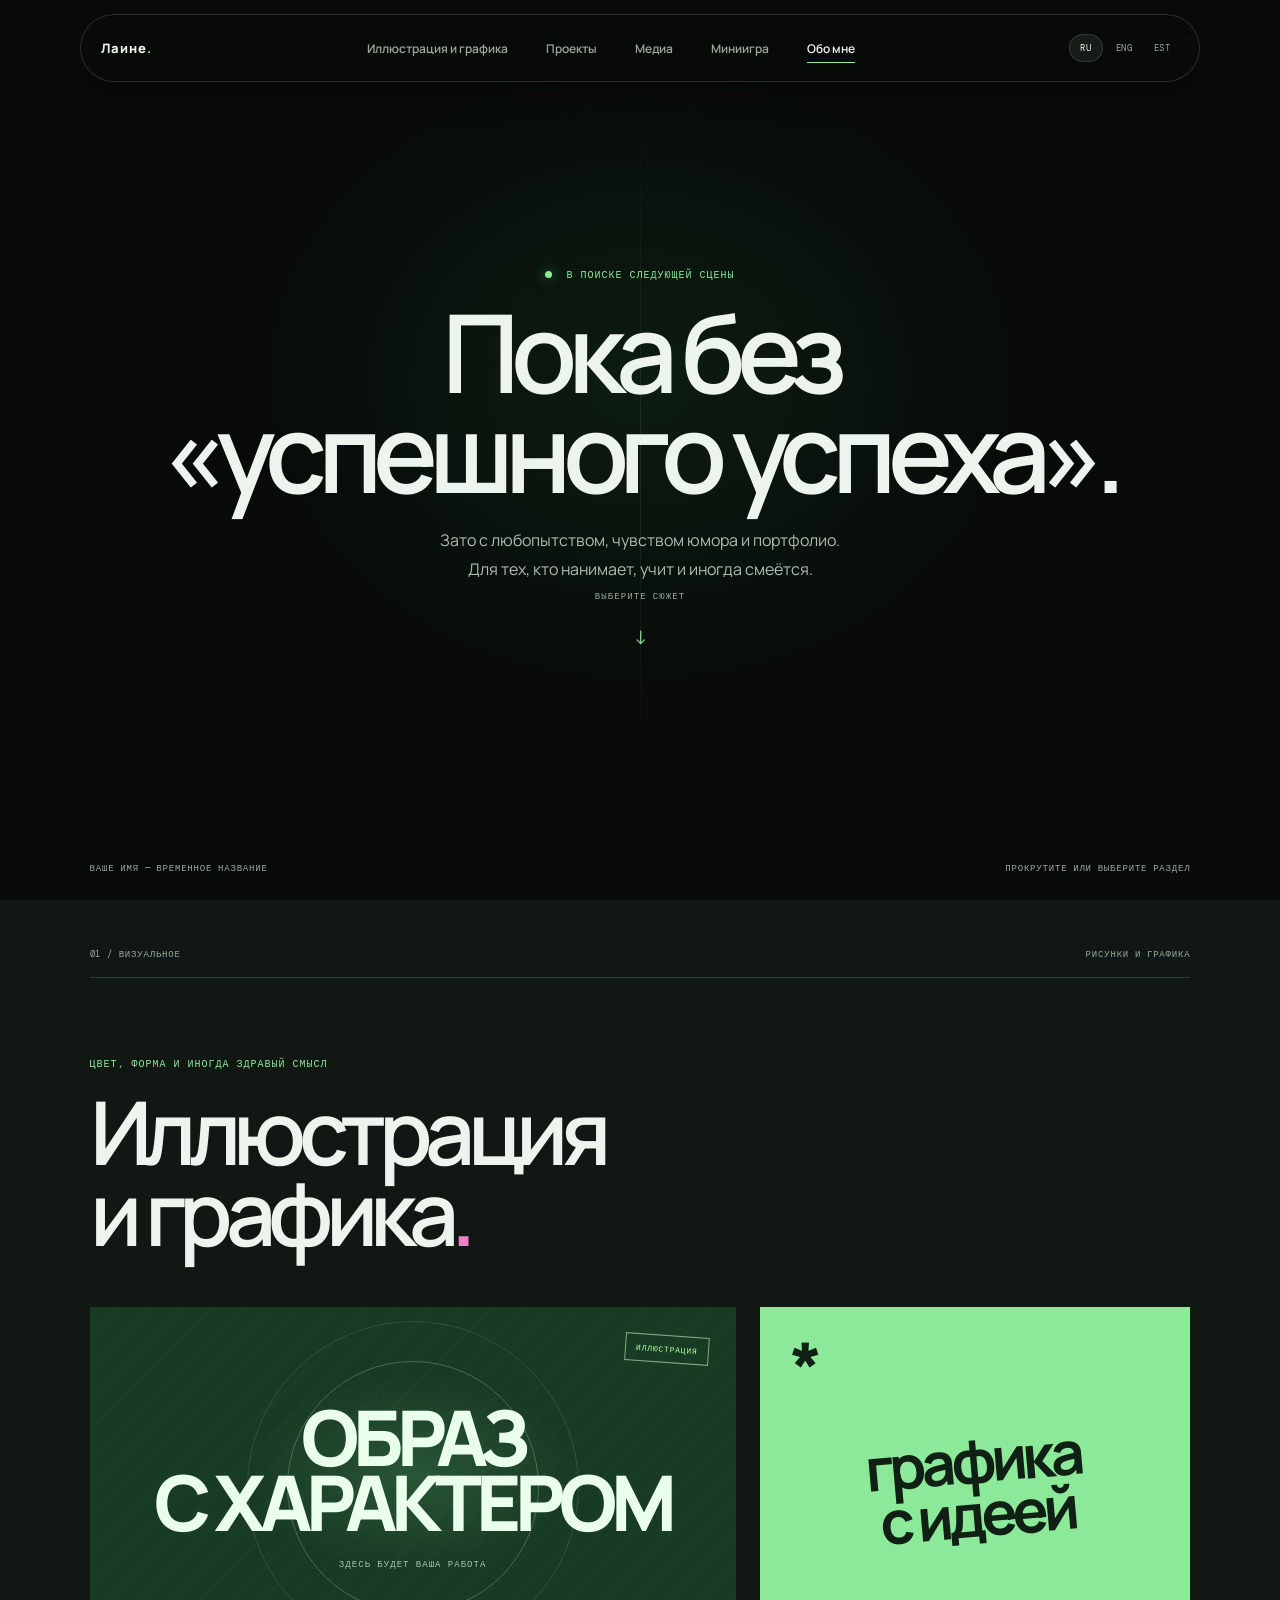
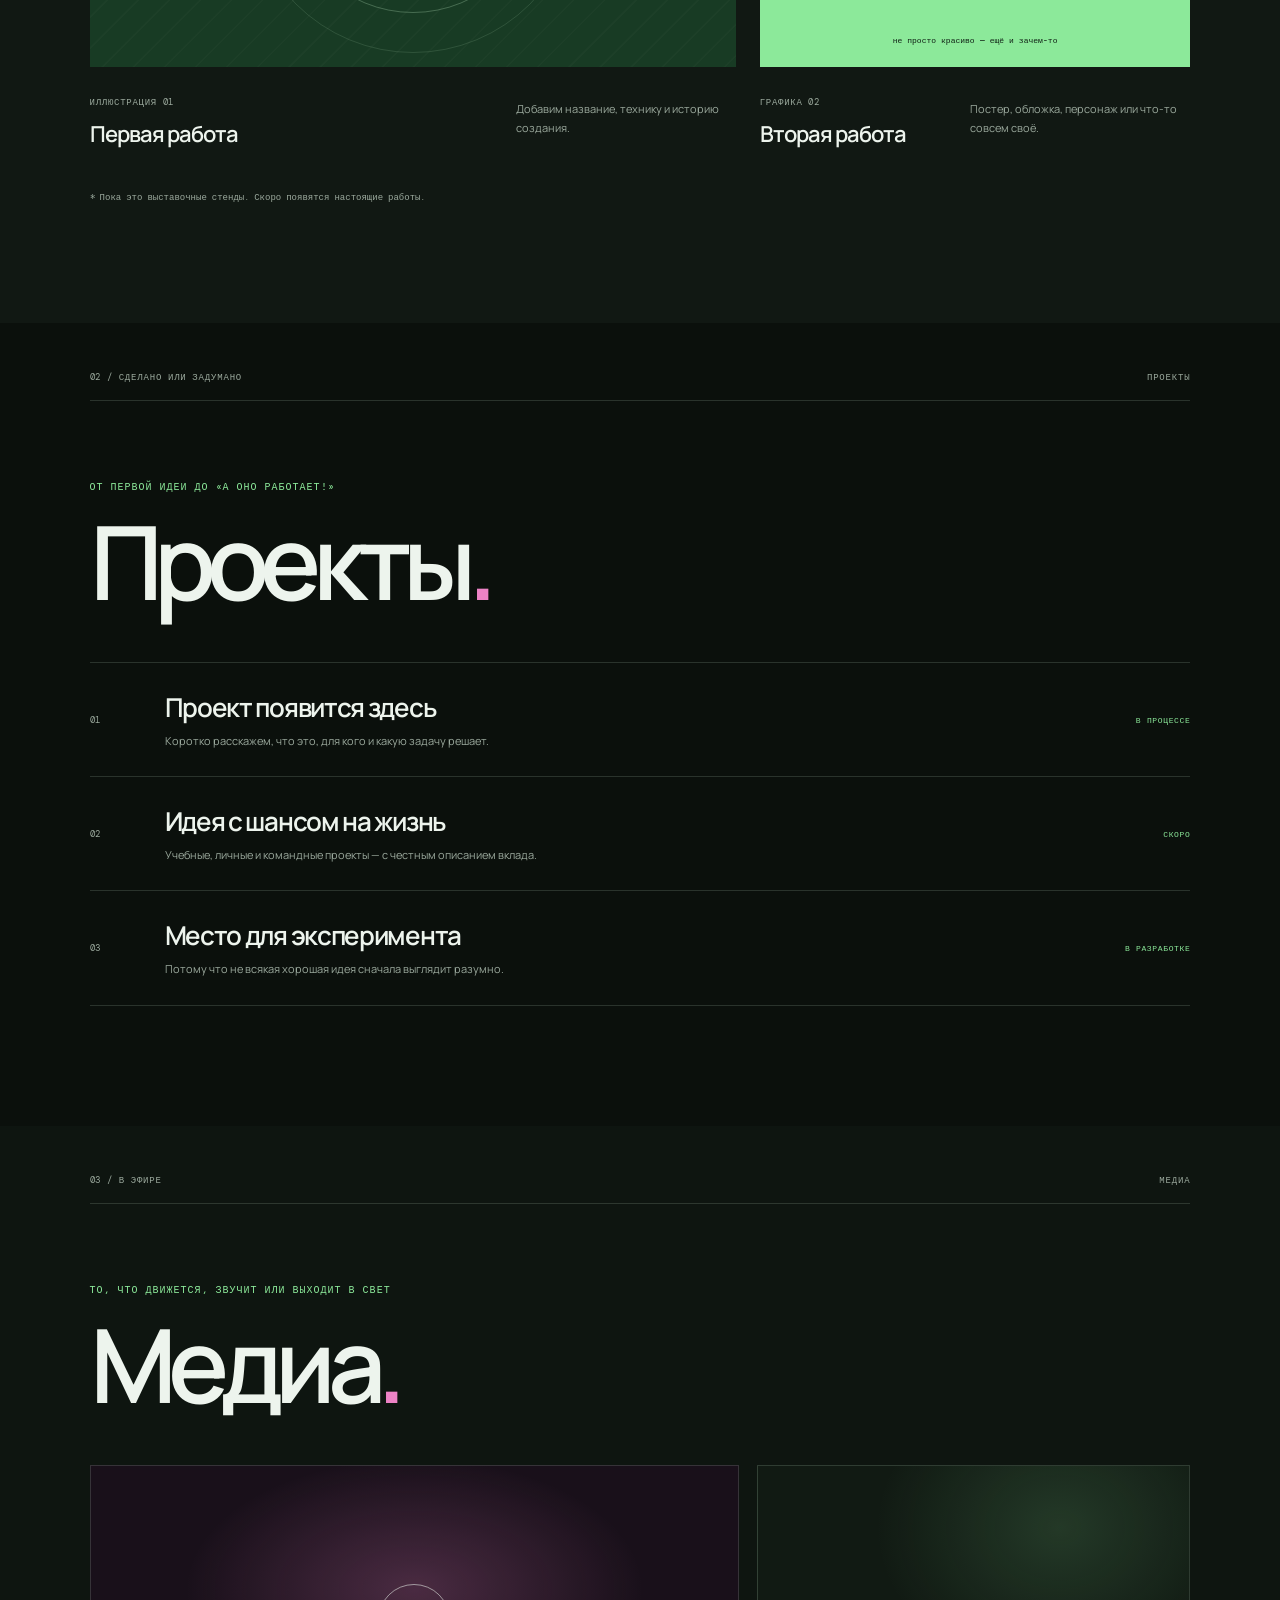
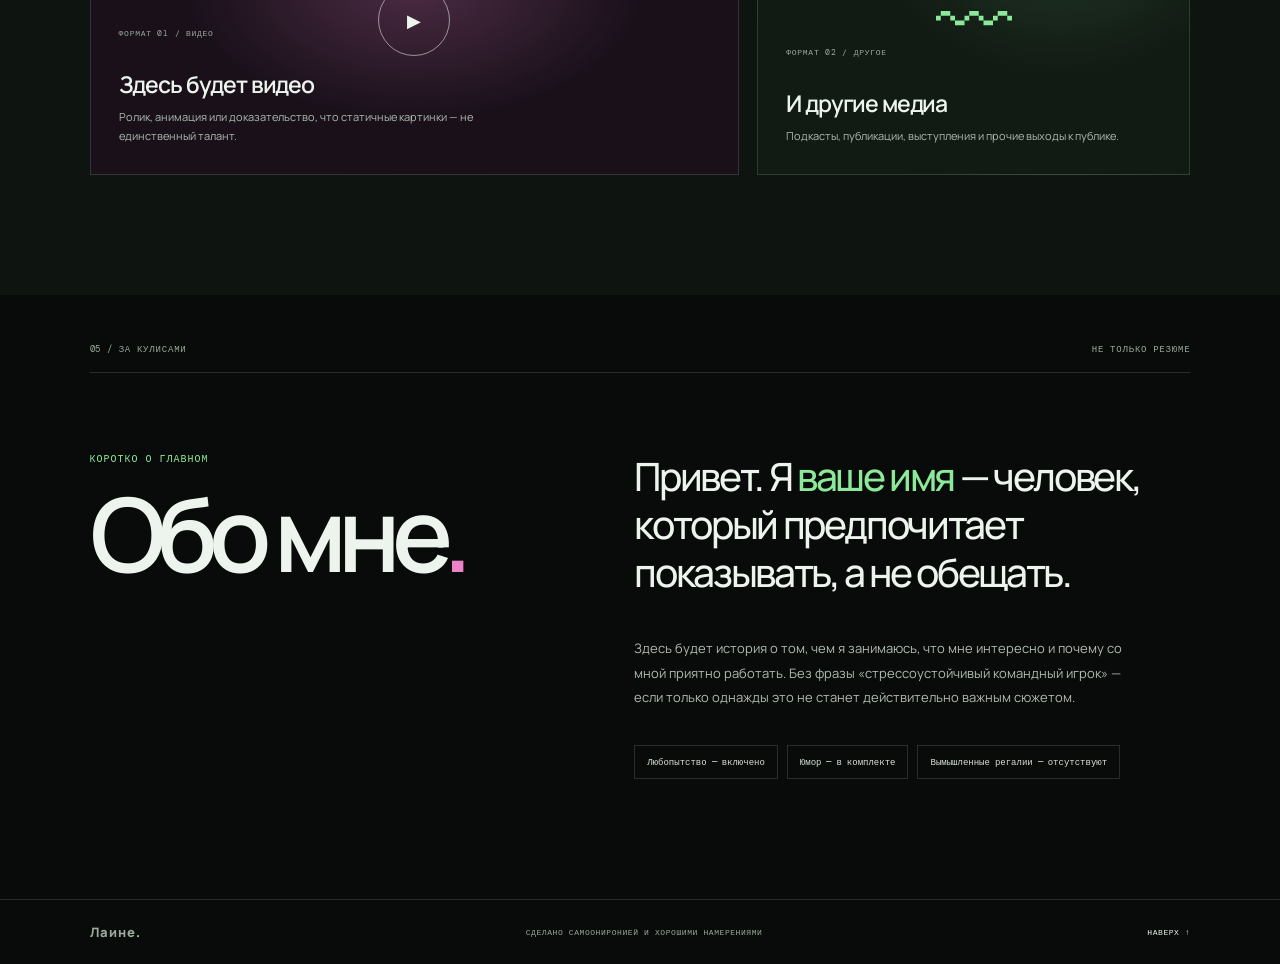
==== index.html @ 6fff36ac "adding vc" ====
<!doctype html>
<html lang="ru">
  <head>
    <meta charset="UTF-8" />
    <meta name="viewport" content="width=device-width, initial-scale=1.0" />
    <meta
      name="description"
      content="Портфолио для работодателей и учебных заведений. Серьёзные намерения, несерьёзная подача."
    data-i18n-content="metaDescription"
    />
    <title data-i18n="pageTitle">Портфолио — премьера скоро</title>
    <link rel="preconnect" href="https://fonts.googleapis.com" />
    <link rel="preconnect" href="https://fonts.gstatic.com" crossorigin />
    <link
      href="https://fonts.googleapis.com/css2?family=DM+Mono:wght@400;500&family=Manrope:wght@400;500;600;700;800&display=swap"
      rel="stylesheet"
    />
    <link rel="stylesheet" href="styles.css" />
    <script src="script.js" defer></script>
  </head>
  <body>
    <div class="curtain" aria-hidden="true">
      <div class="curtain__panel curtain__panel--left"></div>
      <div class="curtain__panel curtain__panel--right"></div>
      <div class="curtain__seam"></div>
    </div>

    <header class="site-header" id="top">
      <a class="wordmark" href="#home" aria-label="На главную">Лаине<span>.</span></a>
      <nav class="main-nav" aria-label="Основная навигация">
        <a class="main-nav__link is-active" href="#illustration" data-i18n="navIllustration">Иллюстрация и графика</a>
        <a class="main-nav__link" href="#projects" data-i18n="navProjects">Проекты</a>
        <a class="main-nav__link" href="#media" data-i18n="navMedia">Медиа</a>
        <a class="main-nav__link" href="game.html" data-i18n="navGame">Миниигра</a>
        <a class="main-nav__link" href="#about" data-i18n="navAbout">Обо мне</a>
      </nav>
      <div class="language-switcher" role="group" aria-label="Выбор языка" data-i18n-aria="languageGroup">
        <button class="language-switcher__button is-selected" type="button" data-language="ru" aria-pressed="true" aria-label="Русский">RU</button>
        <button class="language-switcher__button" type="button" data-language="en" aria-pressed="false" aria-label="English">ENG</button>
        <button class="language-switcher__button" type="button" data-language="et" aria-pressed="false" aria-label="Eesti">EST</button>
      </div>
    </header>

    <main>
      <section class="hero" id="home" aria-labelledby="hero-title">
        <div class="hero__meta">
          <span data-i18n="heroMetaLeft">ЛИЧНОЕ ДЕЛО № 001</span>
          <span data-i18n="heroMetaRight">ОТКРЫТО К ПРЕДЛОЖЕНИЯМ</span>
        </div>
        <div class="hero__content">
          <p class="eyebrow"><span class="status-dot"></span> <span data-i18n="heroEyebrow">В поиске следующей сцены</span></p>
          <h1 id="hero-title" data-i18n-html="heroTitle">Пока без<br />«успешного успеха».</h1>
          <p class="hero__description" data-i18n-html="heroDescription">
            Зато с любопытством, чувством юмора и портфолио.<br class="desktop-break" />
            Для тех, кто нанимает, учит и иногда смеётся.
          </p>
          <div class="hero__menu-label" data-i18n="heroMenu">Выберите сюжет</div>
          <div class="hero__hint" aria-hidden="true">↓</div>
        </div>
        <div class="hero__bottom">
          <span data-i18n="heroBottomLeft">ВАШЕ ИМЯ — ВРЕМЕННОЕ НАЗВАНИЕ</span>
          <span data-i18n="heroBottomRight">ПРОКРУТИТЕ ИЛИ ВЫБЕРИТЕ РАЗДЕЛ</span>
        </div>
      </section>

      <section class="content-section work-section" id="illustration" aria-labelledby="illustration-title">
        <div class="section-kicker"><span data-i18n="illKickerLeft">01 / ВИЗУАЛЬНОЕ</span><span data-i18n="illKickerRight">РИСУНКИ И ГРАФИКА</span></div>
        <div class="section-heading">
          <p class="eyebrow" data-i18n="illEyebrow">Цвет, форма и иногда здравый смысл</p>
          <h2 id="illustration-title" data-i18n-html="illTitle">Иллюстрация<br />и графика<span class="accent">.</span></h2>
        </div>
        <div class="project-grid">
          <article class="project-card project-card--feature">
            <div class="project-card__visual visual-poster">
              <span class="visual-poster__stamp" data-i18n="illStamp">ИЛЛЮСТРАЦИЯ</span>
              <span class="visual-poster__title" data-i18n-html="illPoster">ОБРАЗ<br />С ХАРАКТЕРОМ</span>
              <span class="visual-poster__caption" data-i18n="illCaption">здесь будет ваша работа</span>
            </div>
            <div class="project-card__details">
              <div><span class="card-index" data-i18n="illCardIndex">ИЛЛЮСТРАЦИЯ 01</span><h3 data-i18n="illCardTitle">Первая работа</h3></div>
              <p data-i18n="illCardDescription">Добавим название, технику и историю создания.</p>
            </div>
          </article>
          <article class="project-card">
            <div class="project-card__visual visual-note">
              <span class="visual-note__asterisk">*</span>
              <span class="visual-note__text" data-i18n-html="graphicPoster">графика<br />с идеей</span>
              <span class="visual-note__footnote" data-i18n="graphicCaption">не просто красиво — ещё и зачем-то</span>
            </div>
            <div class="project-card__details">
              <div><span class="card-index" data-i18n="graphicCardIndex">ГРАФИКА 02</span><h3 data-i18n="graphicCardTitle">Вторая работа</h3></div>
              <p data-i18n="graphicCardDescription">Постер, обложка, персонаж или что-то совсем своё.</p>
            </div>
          </article>
        </div>
        <p class="section-aside" data-i18n="illAside">* Пока это выставочные стенды. Скоро появятся настоящие работы.</p>
      </section>

      <section class="content-section projects-section" id="projects" aria-labelledby="projects-title">
        <div class="section-kicker"><span data-i18n="projectsKickerLeft">02 / СДЕЛАНО ИЛИ ЗАДУМАНО</span><span data-i18n="projectsKickerRight">ПРОЕКТЫ</span></div>
        <div class="section-heading">
          <p class="eyebrow" data-i18n="projectsEyebrow">От первой идеи до «а оно работает!»</p>
          <h2 id="projects-title"><span data-i18n="projectsTitle">Проекты</span><span class="accent">.</span></h2>
        </div>
        <div class="project-list">
          <article class="project-row">
            <span class="card-index">01</span>
            <div><h3 data-i18n="projectOneTitle">Проект появится здесь</h3><p data-i18n="projectOneDescription">Коротко расскажем, что это, для кого и какую задачу решает.</p></div>
            <span class="project-row__type" data-i18n="projectOneStatus">В ПРОЦЕССЕ</span>
          </article>
          <article class="project-row">
            <span class="card-index">02</span>
            <div><h3 data-i18n="projectTwoTitle">Идея с шансом на жизнь</h3><p data-i18n="projectTwoDescription">Учебные, личные и командные проекты — с честным описанием вклада.</p></div>
            <span class="project-row__type" data-i18n="projectTwoStatus">СКОРО</span>
          </article>
          <article class="project-row">
            <span class="card-index">03</span>
            <div><h3 data-i18n="projectThreeTitle">Место для эксперимента</h3><p data-i18n="projectThreeDescription">Потому что не всякая хорошая идея сначала выглядит разумно.</p></div>
            <span class="project-row__type" data-i18n="projectThreeStatus">В РАЗРАБОТКЕ</span>
          </article>
        </div>
      </section>

      <section class="content-section media-section" id="media" aria-labelledby="media-title">
        <div class="section-kicker"><span data-i18n="mediaKickerLeft">03 / В ЭФИРЕ</span><span data-i18n="mediaKickerRight">МЕДИА</span></div>
        <div class="section-heading">
          <p class="eyebrow" data-i18n="mediaEyebrow">То, что движется, звучит или выходит в свет</p>
          <h2 id="media-title"><span data-i18n="mediaTitle">Медиа</span><span class="accent">.</span></h2>
        </div>
        <div class="media-grid">
          <article class="media-card media-card--wide">
            <span class="media-card__label" data-i18n="mediaVideoLabel">ФОРМАТ 01 / ВИДЕО</span>
            <span class="media-card__play" aria-hidden="true">▶</span>
            <h3 data-i18n="mediaVideoTitle">Здесь будет видео</h3>
            <p data-i18n="mediaVideoDescription">Ролик, анимация или доказательство, что статичные картинки — не единственный талант.</p>
          </article>
          <article class="media-card">
            <span class="media-card__label" data-i18n="mediaOtherLabel">ФОРМАТ 02 / ДРУГОЕ</span>
            <span class="media-card__wave" aria-hidden="true">〰</span>
            <h3 data-i18n="mediaOtherTitle">И другие медиа</h3>
            <p data-i18n="mediaOtherDescription">Подкасты, публикации, выступления и прочие выходы к публике.</p>
          </article>
        </div>
      </section>

      <section class="content-section about-section" id="about" aria-labelledby="about-title">
        <div class="section-kicker"><span data-i18n="aboutKickerLeft">05 / ЗА КУЛИСАМИ</span><span data-i18n="aboutKickerRight">НЕ ТОЛЬКО РЕЗЮМЕ</span></div>
        <div class="about-layout">
          <div class="section-heading">
            <p class="eyebrow" data-i18n="aboutEyebrow">Коротко о главном</p>
            <h2 id="about-title"><span data-i18n="aboutTitle">Обо мне</span><span class="accent">.</span></h2>
          </div>
          <div class="about-copy">
            <p class="about-lead" data-i18n-html="aboutLead">
              Привет. Я <span class="text-highlight">Лаине</span> — человек, который предпочитает
              показывать, а не обещать.
            </p>
            <p data-i18n="aboutDescription">
              Здесь будет история о том, чем я занимаюсь, что мне интересно и почему со мной
              приятно работать. Без фразы «стрессоустойчивый командный игрок» — если только
              однажды это не станет действительно важным сюжетом, п.с. я не очень стрессоустойчива.
            </p>
            <div class="trait-list" aria-label="Мои принципы">
              <span data-i18n="traitCuriosity">Любопытство включено</span>
              <span data-i18n="traitHumor">Юмор в комплекте</span>
              <span data-i18n="traitHonesty">Вымышленные регалии отсутствуют</span>
            </div>
          </div>
        </div>
      </section>
    </main>

    <footer class="site-footer">
      <a class="wordmark" href="#home">Лаине<span>.</span></a>
      <span data-i18n="footerNote">СДЕЛАНО САМООНИРОНИЕЙ И ХОРОШИМИ НАМЕРЕНИЯМИ</span>
      <a href="#top" class="back-to-top" data-i18n="backToTop">НАВЕРХ ↑</a>
    </footer>
  </body>
</html>
---- styles.css ----
:root {
  color-scheme: dark;
  --ink: #edf4ed;
  --muted: #9ba99d;
  --paper: #080b09;
  --paper-raised: #111813;
  --line: rgba(196, 222, 199, 0.17);
  --green: #8ce99a;
  --green-deep: #183b24;
  --green-bright: #b1ff9f;
  --contrast: #ed83c6;
  --mono: "DM Mono", monospace;
  --sans: "Manrope", sans-serif;
}

* {
  box-sizing: border-box;
}

html {
  scroll-behavior: smooth;
  scroll-padding-top: 105px;
}

body {
  min-width: 320px;
  margin: 0;
  background: var(--paper);
  color: var(--ink);
  font-family: var(--sans);
  -webkit-font-smoothing: antialiased;
}

body.is-opening {
  overflow: hidden;
}

a {
  color: inherit;
  text-decoration: none;
}

::selection {
  background: var(--green);
  color: var(--paper);
}

.curtain {
  position: fixed;
  z-index: 10;
  inset: 0;
  overflow: hidden;
  pointer-events: none;
}

.curtain__panel {
  position: absolute;
  inset: 0 50% 0 0;
  background:
    repeating-linear-gradient(90deg, transparent 0 27px, rgba(218, 255, 220, 0.055) 28px 32px, transparent 33px 58px),
    linear-gradient(90deg, #092312 0%, #1d6335 48%, #103a20 100%);
  box-shadow: inset -24px 0 42px rgba(1, 9, 3, 0.48);
  transform-origin: left center;
  transition: transform 1.65s cubic-bezier(0.72, 0, 0.18, 1);
}

.curtain__panel--right {
  inset: 0 0 0 50%;
  background:
    repeating-linear-gradient(90deg, transparent 0 27px, rgba(218, 255, 220, 0.055) 28px 32px, transparent 33px 58px),
    linear-gradient(90deg, #103a20 0%, #1d6335 52%, #092312 100%);
  box-shadow: inset 24px 0 42px rgba(1, 9, 3, 0.48);
  transform-origin: right center;
}

.curtain__seam {
  position: absolute;
  top: 0;
  bottom: 0;
  left: 50%;
  width: 1px;
  background: rgba(218, 255, 220, 0.22);
  transition: opacity 0.3s ease;
}

.is-open .curtain__panel--left {
  transform: translateX(-102%);
}

.is-open .curtain__panel--right {
  transform: translateX(102%);
}

.is-open .curtain__seam {
  opacity: 0;
}

.curtain.is-gone {
  visibility: hidden;
}

.site-header {
  position: fixed;
  z-index: 5;
  top: 70vh;
  left: 50%;
  display: flex;
  width: min(900px, calc(100% - 48px));
  min-height: 68px;
  align-items: center;
  justify-content: center;
  gap: 27px;
  padding: 13px 20px;
  border: 1px solid var(--line);
  border-radius: 3px;
  background: rgba(8, 11, 9, 0.94);
  box-shadow: 0 12px 45px rgba(0, 0, 0, 0.18);
  transform: translate(-50%, 0);
  transition:
    top 750ms cubic-bezier(0.2, 0.8, 0.2, 1),
    width 750ms cubic-bezier(0.2, 0.8, 0.2, 1),
    border-radius 750ms ease,
    background 400ms ease,
    box-shadow 400ms ease;
}

.site-header.is-docked {
  top: 14px;
  width: min(1120px, calc(100% - 40px));
  justify-content: space-between;
  border-radius: 999px;
  background: rgba(8, 11, 9, 0.88);
  box-shadow: 0 8px 32px rgba(0, 0, 0, 0.28);
  backdrop-filter: blur(18px);
}

.wordmark {
  flex: 0 0 auto;
  font-size: 13px;
  font-weight: 800;
  letter-spacing: 0.08em;
}

.wordmark span {
  color: var(--green);
}

.accent {
  color: var(--contrast);
}

.main-nav {
  display: flex;
  align-items: center;
  justify-content: center;
  gap: clamp(14px, 3vw, 38px);
}

.main-nav__link {
  position: relative;
  padding: 8px 0;
  color: var(--muted);
  font-size: 12px;
  font-weight: 600;
  transition: color 180ms ease;
}

.main-nav__link::after {
  position: absolute;
  right: 0;
  bottom: 2px;
  left: 0;
  height: 1px;
  background: var(--green);
  content: "";
  transform: scaleX(0);
  transform-origin: left;
  transition: transform 180ms ease;
}

.main-nav__link:hover,
.main-nav__link.is-active {
  color: var(--ink);
}

.main-nav__link:hover::after,
.main-nav__link.is-active::after {
  transform: scaleX(1);
}

.language-switcher {
  display: flex;
  flex: 0 0 auto;
  align-items: center;
  gap: 4px;
}

.language-switcher__button {
  min-width: 34px;
  padding: 7px 8px;
  border: 1px solid transparent;
  border-radius: 999px;
  background: transparent;
  color: var(--muted);
  cursor: pointer;
  font: 9px var(--mono);
  letter-spacing: 0.04em;
  transition:
    border-color 180ms ease,
    background 180ms ease,
    color 180ms ease;
}

.language-switcher__button:hover,
.language-switcher__button.is-selected {
  border-color: var(--line);
  color: var(--ink);
}

.language-switcher__button.is-selected {
  background: rgba(196, 222, 199, 0.08);
}

.hero {
  position: relative;
  display: flex;
  min-height: 100svh;
  flex-direction: column;
  justify-content: space-between;
  overflow: hidden;
  padding: 34px clamp(24px, 7vw, 110px) 26px;
  background:
    radial-gradient(ellipse at 50% 42%, rgba(34, 121, 62, 0.16), transparent 43%),
    var(--paper);
}

.hero::before {
  position: absolute;
  top: 14%;
  bottom: 13%;
  left: 50%;
  width: 1px;
  background: linear-gradient(transparent, rgba(196, 222, 199, 0.1), transparent);
  content: "";
}

.hero__meta,
.hero__bottom,
.section-kicker {
  display: flex;
  justify-content: space-between;
  color: var(--muted);
  font: 9px var(--mono);
  letter-spacing: 0.09em;
}

.hero__content {
  position: relative;
  z-index: 1;
  margin: auto 0;
  padding: 4rem 0 7.5rem;
  text-align: center;
}

.eyebrow {
  margin: 0 0 21px;
  color: var(--green);
  font: 10px var(--mono);
  letter-spacing: 0.1em;
  text-transform: uppercase;
}

.status-dot {
  display: inline-block;
  width: 7px;
  height: 7px;
  margin-right: 7px;
  border-radius: 50%;
  background: var(--green);
  box-shadow: 0 0 12px rgba(140, 233, 154, 0.55);
}

h1,
h2,
h3,
p {
  margin-top: 0;
}

.hero h1 {
  margin: 0;
  font-size: clamp(54px, 8.5vw, 112px);
  font-weight: 600;
  letter-spacing: -0.085em;
  line-height: 0.92;
}

.hero__description {
  margin: 24px 0 0;
  color: #aebbb0;
  font-size: clamp(13px, 1.25vw, 16px);
  line-height: 1.8;
}

.hero__menu-label {
  position: absolute;
  top: calc(100% - 114px);
  left: 50%;
  color: var(--muted);
  font: 9px var(--mono);
  letter-spacing: 0.12em;
  text-transform: uppercase;
  transform: translateX(-50%);
}

.hero__hint {
  position: absolute;
  top: calc(100% - 81px);
  left: 50%;
  color: var(--green);
  font-size: 19px;
  animation: nudge 1.5s ease-in-out infinite;
  transform: translateX(-50%);
}

@keyframes nudge {
  50% { transform: translate(-50%, 5px); }
}

.hero__bottom {
  position: relative;
  z-index: 1;
}

.content-section,
.contact-section {
  padding: 48px clamp(24px, 7vw, 110px) 120px;
  scroll-margin-top: 85px;
}

.section-kicker {
  padding-bottom: 17px;
  border-bottom: 1px solid var(--line);
}

.section-heading {
  margin: 79px 0 54px;
}

.section-heading h2,
.contact-section h2 {
  margin-bottom: 0;
  font-size: clamp(54px, 8vw, 104px);
  font-weight: 600;
  letter-spacing: -0.085em;
  line-height: 0.92;
}

.work-section {
  background: var(--paper-raised);
}

.work-section .section-heading h2 {
  font-size: clamp(47px, 7vw, 88px);
}

.project-grid {
  display: grid;
  grid-template-columns: 1.2fr 0.8fr;
  gap: 24px;
}

.project-card__visual {
  position: relative;
  display: flex;
  min-height: 360px;
  align-items: center;
  justify-content: center;
  overflow: hidden;
}

.visual-poster {
  flex-direction: column;
  background:
    radial-gradient(ellipse at 50% 46%, rgba(140, 233, 154, 0.15), transparent 35%),
    repeating-linear-gradient(135deg, transparent 0 20px, rgba(255, 255, 255, 0.018) 21px 22px),
    var(--green-deep);
}

.visual-poster::before,
.visual-poster::after {
  position: absolute;
  width: 250px;
  height: 250px;
  border: 1px solid rgba(211, 255, 215, 0.25);
  border-radius: 50%;
  content: "";
}

.visual-poster::after {
  width: 330px;
  height: 330px;
  border-color: rgba(211, 255, 215, 0.12);
}

.visual-poster__stamp {
  position: absolute;
  top: 28px;
  right: 27px;
  padding: 8px 10px;
  border: 1px solid rgba(211, 255, 215, 0.55);
  color: var(--green-bright);
  font: 8px var(--mono);
  letter-spacing: 0.1em;
  transform: rotate(4deg);
}

.visual-poster__title {
  z-index: 1;
  color: #eaffec;
  font-size: clamp(42px, 6vw, 78px);
  font-weight: 800;
  letter-spacing: -0.08em;
  line-height: 0.85;
  text-align: center;
}

.visual-poster__caption {
  z-index: 1;
  margin-top: 24px;
  color: rgba(234, 255, 236, 0.7);
  font: 9px var(--mono);
  letter-spacing: 0.12em;
  text-transform: uppercase;
}

.visual-note {
  min-height: 360px;
  flex-direction: column;
  background: var(--green);
  color: #102015;
}

.visual-note__asterisk {
  position: absolute;
  top: 24px;
  left: 30px;
  font-size: 70px;
  font-weight: 700;
  line-height: 1;
}

.visual-note__text {
  font-size: clamp(39px, 5vw, 60px);
  font-weight: 700;
  letter-spacing: -0.08em;
  line-height: 0.9;
  text-align: center;
  transform: rotate(-5deg);
}

.visual-note__footnote {
  position: absolute;
  right: 20px;
  bottom: 22px;
  left: 20px;
  font: 8px var(--mono);
  text-align: center;
}

.project-card__details {
  display: flex;
  justify-content: space-between;
  gap: 18px;
  padding: 21px 0 0;
}

.card-index {
  color: var(--muted);
  font: 9px var(--mono);
  letter-spacing: 0.08em;
}

.project-card h3,
.education-card h3 {
  margin: 9px 0 0;
  font-size: clamp(17px, 2vw, 22px);
  font-weight: 600;
  letter-spacing: -0.045em;
}

.project-card__details p {
  max-width: 220px;
  margin: 12px 0 0;
  color: var(--muted);
  font-size: 11px;
  line-height: 1.7;
}

.section-aside {
  margin: 42px 0 0;
  color: var(--muted);
  font: 9px var(--mono);
}

.projects-section {
  background: #0b100c;
}

.project-list {
  border-top: 1px solid var(--line);
}

.project-row {
  display: grid;
  grid-template-columns: 55px 1fr auto;
  align-items: center;
  gap: 20px;
  padding: 26px 0;
  border-bottom: 1px solid var(--line);
  transition: padding 200ms ease;
}

.project-row:hover {
  padding-right: 12px;
  padding-left: 12px;
}

.project-row h3 {
  margin: 0;
  font-size: clamp(18px, 2.5vw, 26px);
  font-weight: 600;
  letter-spacing: -0.05em;
}

.project-row p {
  margin: 7px 0 0;
  color: var(--muted);
  font-size: 11px;
  line-height: 1.65;
}

.project-row__type {
  color: var(--green);
  font: 8px var(--mono);
  letter-spacing: 0.08em;
}

.media-section {
  background: #0e1510;
}

.media-grid {
  display: grid;
  grid-template-columns: 1.2fr 0.8fr;
  gap: 18px;
}

.media-card {
  position: relative;
  display: flex;
  min-height: 310px;
  flex-direction: column;
  align-items: flex-start;
  justify-content: flex-end;
  overflow: hidden;
  padding: 28px;
  background:
    radial-gradient(ellipse at 70% 20%, rgba(140, 233, 154, 0.15), transparent 43%),
    #111a13;
  border: 1px solid var(--line);
}

.media-card--wide {
  background:
    radial-gradient(ellipse at 50% 40%, rgba(237, 131, 198, 0.23), transparent 50%),
    #19101a;
}

.media-card__label,
.game-card__status {
  color: var(--muted);
  font: 8px var(--mono);
  letter-spacing: 0.09em;
}

.media-card__play,
.media-card__wave {
  position: absolute;
  top: 50%;
  left: 50%;
  display: grid;
  width: 72px;
  height: 72px;
  place-items: center;
  border: 1px solid rgba(237, 244, 237, 0.55);
  border-radius: 50%;
  color: var(--ink);
  font-size: 18px;
  transform: translate(-50%, -50%);
}

.media-card__wave {
  width: auto;
  height: auto;
  border: 0;
  color: var(--green);
  font-size: 76px;
}

.media-card h3 {
  margin: 30px 0 8px;
  font-size: 23px;
  font-weight: 600;
  letter-spacing: -0.05em;
}

.media-card p {
  max-width: 370px;
  margin: 0;
  color: #aebbb0;
  font-size: 11px;
  line-height: 1.7;
}

.about-section {
  background: #080b09;
}

.about-layout,
.education-layout {
  display: grid;
  grid-template-columns: 0.9fr 1.1fr;
  gap: 7vw;
}

.about-layout .section-heading,
.education-layout .section-heading {
  margin-bottom: 0;
}

.about-copy {
  max-width: 600px;
  padding-top: 79px;
}

.about-lead {
  font-size: clamp(23px, 3.1vw, 39px);
  font-weight: 500;
  letter-spacing: -0.06em;
  line-height: 1.24;
}

.text-highlight {
  color: var(--green);
}

.about-copy > p:not(.about-lead) {
  max-width: 490px;
  margin: 25px 0 0;
  color: #aebbb0;
  font-size: 13px;
  line-height: 1.9;
}

.trait-list {
  display: flex;
  flex-wrap: wrap;
  gap: 9px;
  margin-top: 35px;
}

.trait-list span {
  padding: 10px 12px;
  border: 1px solid var(--line);
  color: #d3e2d5;
  font: 9px var(--mono);
}

.education-section {
  background: #0e1510;
}

.education-layout {
  align-items: start;
}

.education-card {
  position: relative;
  min-height: 285px;
  margin-top: 79px;
  padding: 35px;
  border: 1px solid var(--line);
  background: #080b09;
}

.education-card h3 {
  max-width: 420px;
  margin-top: 30px;
  font-size: clamp(23px, 3vw, 36px);
}

.education-card p {
  max-width: 440px;
  margin: 18px 0 0;
  color: #aebbb0;
  font-size: 12px;
  line-height: 1.8;
}

.education-card__seal {
  position: absolute;
  right: 22px;
  bottom: 22px;
  color: rgba(140, 233, 154, 0.75);
  font: 8px/1.5 var(--mono);
  letter-spacing: 0.08em;
  text-align: right;
  transform: rotate(-8deg);
}

.contact-section {
  min-height: 650px;
  background:
    radial-gradient(ellipse at 68% 70%, rgba(237, 131, 198, 0.12), transparent 43%),
    #080b09;
}

.contact-section > .eyebrow {
  margin-top: 92px;
}

.contact-copy {
  max-width: 410px;
  margin: 28px 0 25px;
  color: #aebbb0;
  font-size: 13px;
  line-height: 1.8;
}

.contact-placeholder {
  display: inline-block;
  padding-bottom: 8px;
  border-bottom: 1px solid var(--green);
  color: var(--green);
  font: 9px var(--mono);
  letter-spacing: 0.09em;
}

.site-footer {
  display: flex;
  align-items: center;
  justify-content: space-between;
  gap: 20px;
  padding: 23px clamp(24px, 7vw, 110px);
  border-top: 1px solid var(--line);
  color: var(--muted);
}

.site-footer > span,
.back-to-top {
  font: 8px var(--mono);
  letter-spacing: 0.07em;
}

.back-to-top {
  color: var(--ink);
}

.game-page {
  min-height: 100svh;
  background:
    radial-gradient(ellipse at 50% 52%, rgba(237, 131, 198, 0.12), transparent 40%),
    var(--paper);
}

.game-page__main {
  display: flex;
  min-height: 100svh;
  flex-direction: column;
  justify-content: space-between;
  padding: 30px clamp(24px, 7vw, 110px);
}

.game-page__top {
  display: flex;
  align-items: center;
  justify-content: space-between;
  gap: 16px;
}

.game-page__back {
  align-self: flex-start;
  color: var(--muted);
  font-size: 12px;
  transition: color 180ms ease;
}

.game-page__back:hover {
  color: var(--green);
}

.game-page__content {
  position: relative;
  width: min(680px, 100%);
  margin: auto;
  padding: 100px 0;
}

.game-page__index,
.game-page__status,
.game-page__footer {
  color: var(--muted);
  font: 9px var(--mono);
  letter-spacing: 0.1em;
}

.game-page__question {
  position: absolute;
  top: 30px;
  right: 15%;
  color: rgba(140, 233, 154, 0.12);
  font-size: clamp(180px, 30vw, 320px);
  font-weight: 700;
  line-height: 1;
  pointer-events: none;
  transform: rotate(12deg);
}

.game-page__content .eyebrow {
  position: relative;
  margin-top: 75px;
}

.game-page__content h1 {
  position: relative;
  margin: 0;
  font-size: clamp(72px, 13vw, 144px);
  font-weight: 600;
  letter-spacing: -0.09em;
  line-height: 0.9;
}

.game-page__description {
  position: relative;
  max-width: 470px;
  margin: 24px 0 30px;
  color: #aebbb0;
  font-size: 14px;
  line-height: 1.8;
}

.game-page__status {
  position: relative;
}

.game-page__status .status-dot {
  width: 6px;
  height: 6px;
}

:focus-visible {
  outline: 2px solid var(--green);
  outline-offset: 5px;
}

@media (max-width: 760px) {
  .site-header {
    top: 70vh;
    width: calc(100% - 28px);
    min-height: 60px;
    flex-wrap: wrap;
    justify-content: flex-end;
    gap: 3px 8px;
    padding: 8px 12px;
  }

  .site-header.is-docked {
    top: 12px;
    width: calc(100% - 24px);
    justify-content: space-between;
  }

  .wordmark,
  .header-note {
    display: none;
  }

  .main-nav {
    min-width: 0;
    width: 100%;
    flex: 0 0 100%;
    flex-wrap: wrap;
    order: 1;
    gap: 4px 8px;
    justify-content: space-between;
    overflow: visible;
  }

  .main-nav__link {
    flex: 0 0 auto;
    font-size: 10px;
  }

  .language-switcher {
    order: 0;
    gap: 1px;
  }

  .language-switcher__button {
    min-width: 29px;
    padding: 6px 4px;
    font-size: 8px;
  }

  html {
    scroll-padding-top: 30px;
    scroll-padding-bottom: 90px;
  }

  .hero {
    min-height: 100svh;
    padding: 25px 20px 22px;
  }

  .hero__meta,
  .hero__bottom {
    font-size: 7px;
  }

  .hero__content {
    padding-bottom: 8rem;
  }

  .hero__description {
    max-width: 320px;
    margin-right: auto;
    margin-left: auto;
  }

  .desktop-break {
    display: none;
  }

  .content-section,
  .contact-section {
    padding: 34px 22px 84px;
  }

  .section-kicker {
    gap: 10px;
    font-size: 7px;
  }

  .section-heading {
    margin: 58px 0 38px;
  }

  .project-grid,
  .about-layout,
  .education-layout,
  .media-grid {
    grid-template-columns: 1fr;
    gap: 0;
  }

  .project-grid,
  .media-grid {
    gap: 35px;
  }

  .project-row {
    grid-template-columns: 32px 1fr;
    gap: 12px;
  }

  .project-row__type {
    grid-column: 2;
  }

  .media-card {
    min-height: 270px;
  }

  .project-card__visual,
  .visual-note {
    min-height: 290px;
  }

  .project-card__details {
    flex-direction: column;
    gap: 5px;
  }

  .project-card__details p {
    max-width: 350px;
    margin-top: 5px;
  }

  .about-copy {
    padding-top: 34px;
  }

  .about-layout .section-heading,
  .education-layout .section-heading {
    margin-bottom: 0;
  }

  .education-card {
    min-height: 320px;
    margin-top: 36px;
    padding: 25px;
  }

  .contact-section {
    min-height: 600px;
  }

  .contact-section > .eyebrow {
    margin-top: 75px;
  }

  .site-footer {
    flex-wrap: wrap;
    padding: 21px 22px 95px;
  }

  .site-footer > span {
    order: 1;
    width: 100%;
  }

  .game-page__main {
    padding: 24px 22px;
  }

  .game-page__top {
    align-items: flex-start;
  }

  .game-page__back {
    max-width: 165px;
    font-size: 11px;
  }
}

@media (prefers-reduced-motion: reduce) {
  *,
  *::before,
  *::after {
    scroll-behavior: auto !important;
    animation-duration: 0.01ms !important;
    animation-iteration-count: 1 !important;
    transition-duration: 0.01ms !important;
  }
}
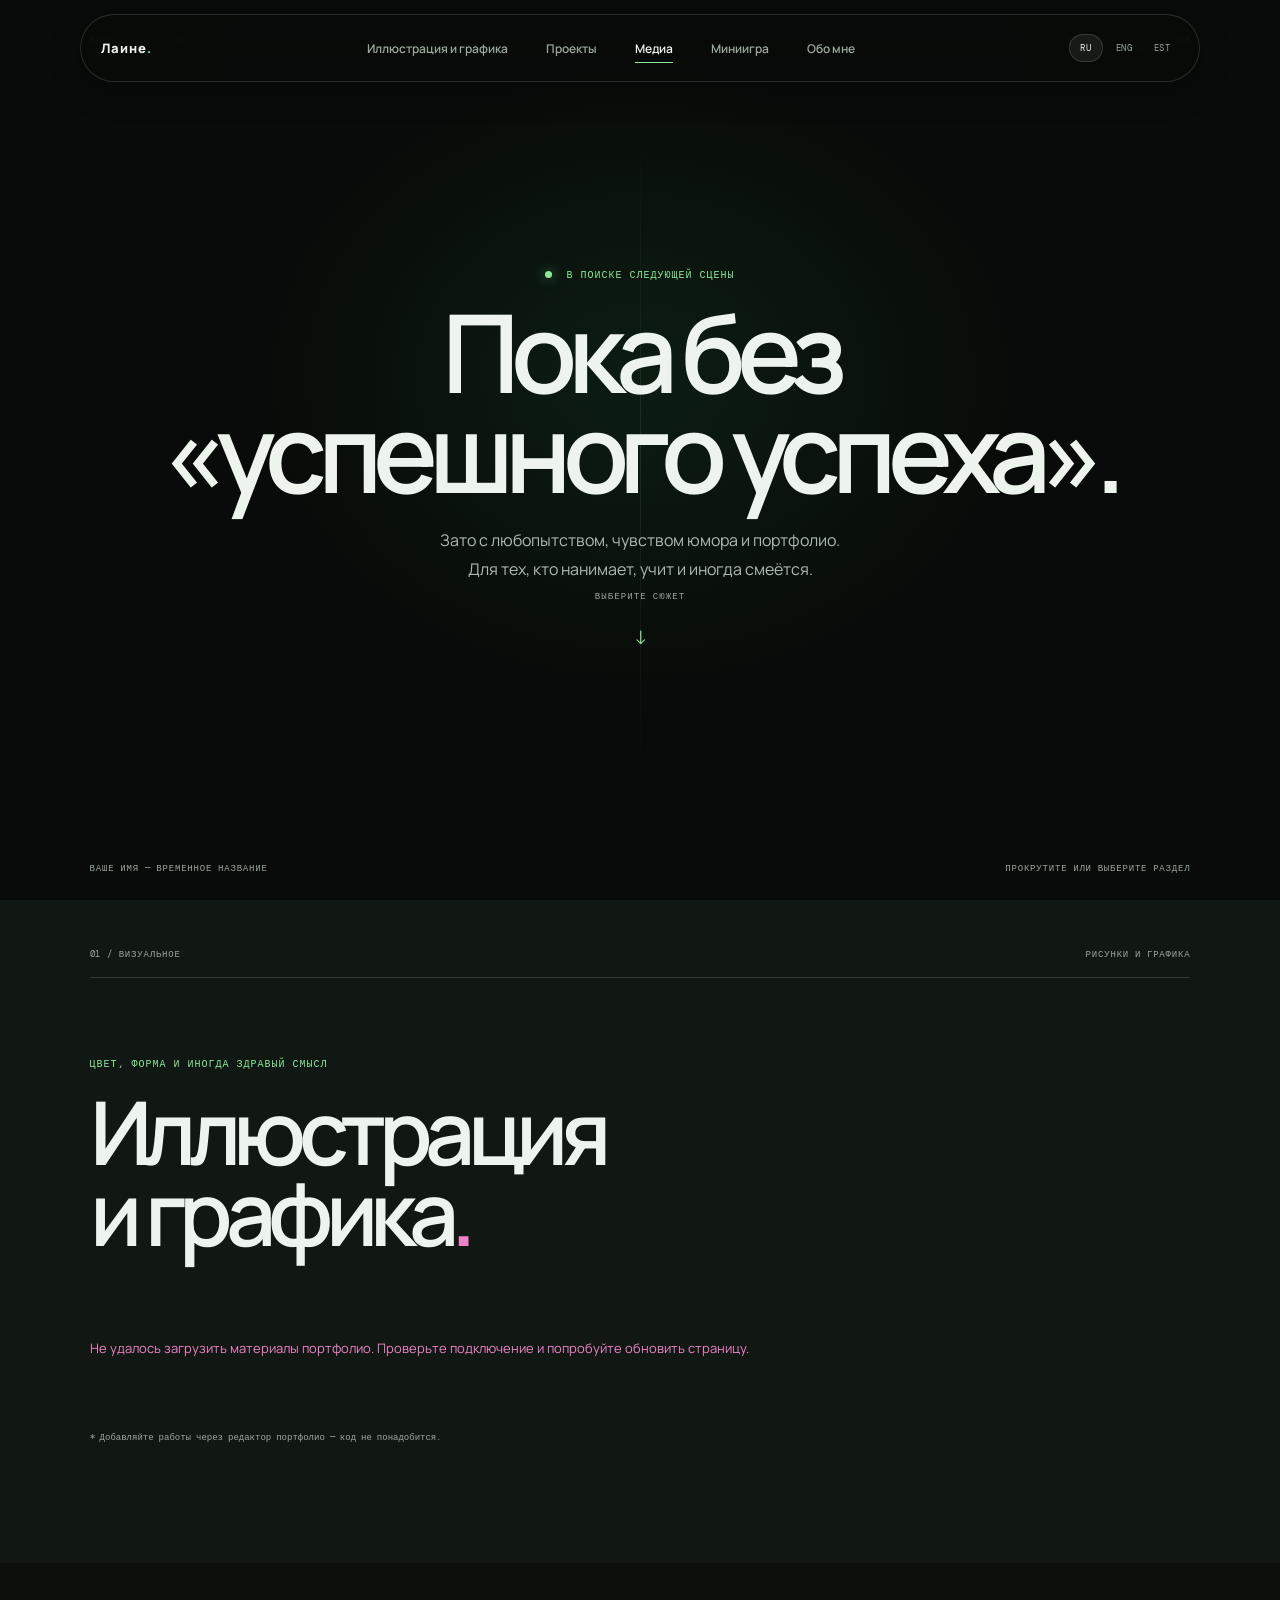
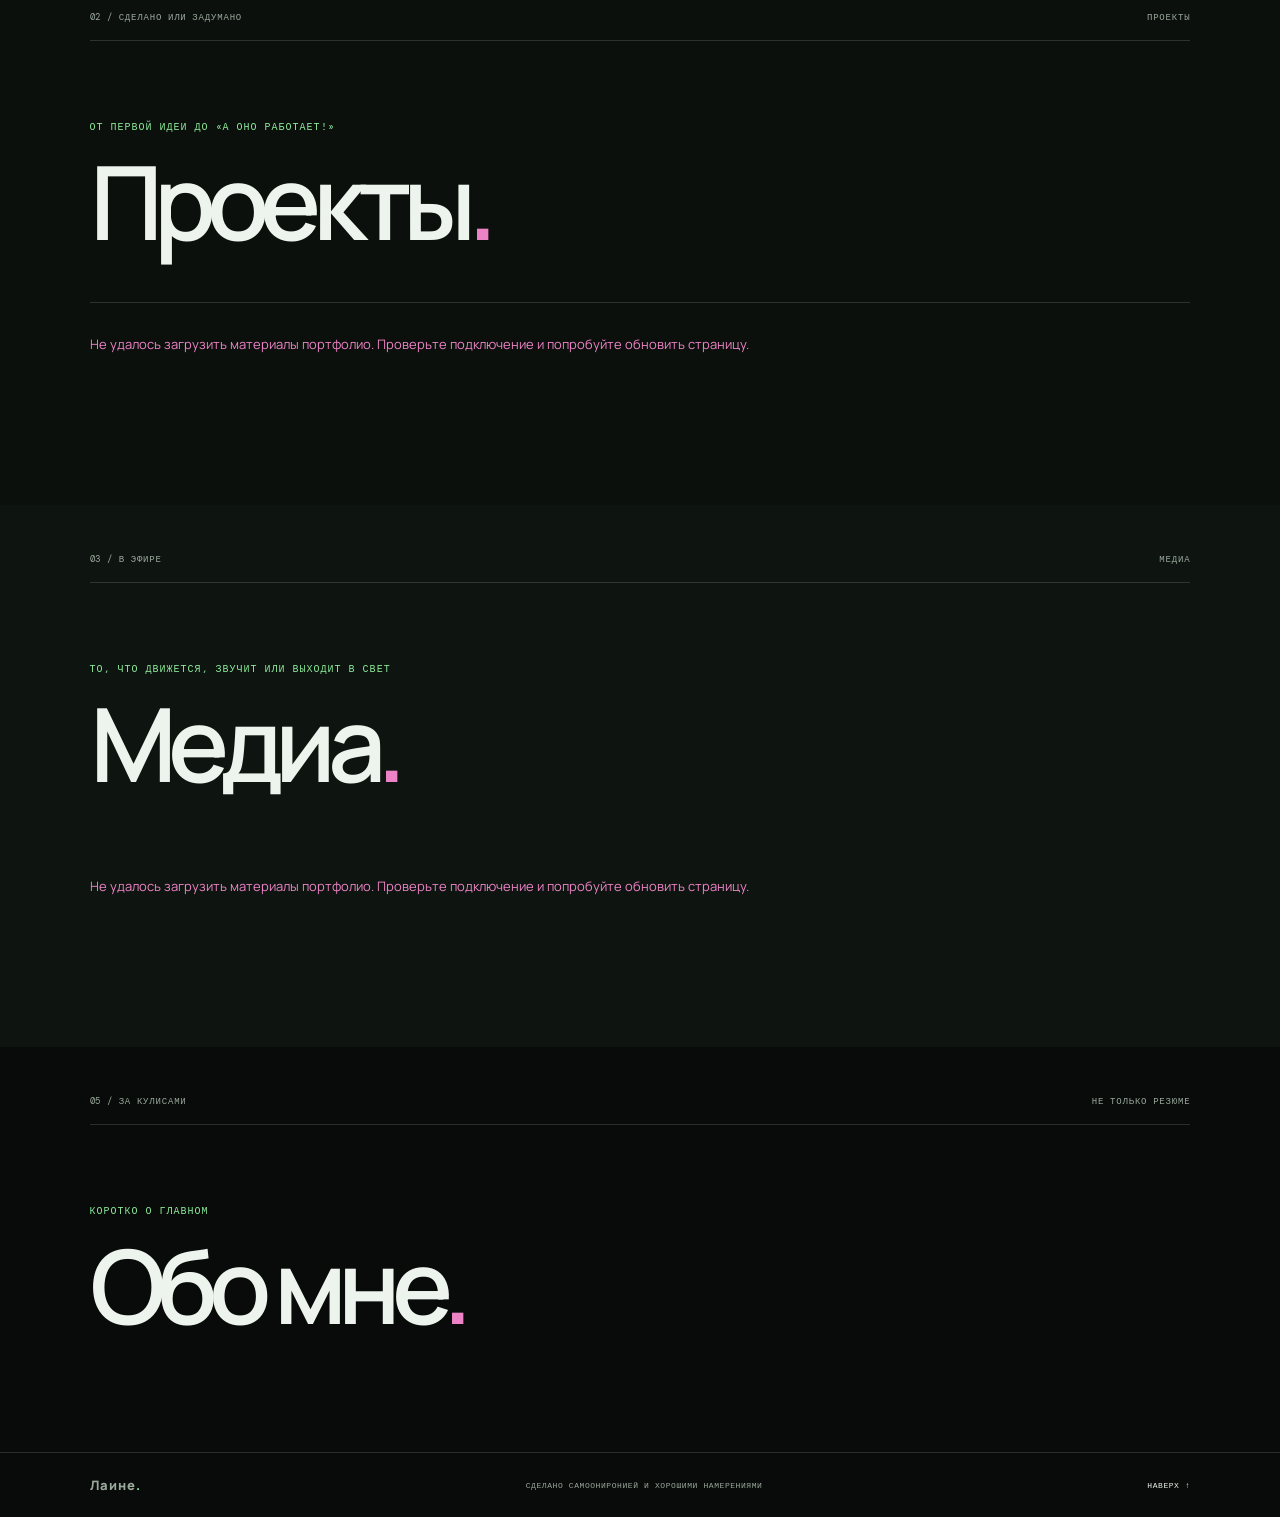
==== commit a863cc7b: "обновление файлов с cms" ====
--- a/index.html
+++ b/index.html
@@ -6,7 +6,7 @@
     <meta
       name="description"
       content="Портфолио для работодателей и учебных заведений. Серьёзные намерения, несерьёзная подача."
-    data-i18n-content="metaDescription"
+      data-i18n-content="metaDescription"
     />
     <title data-i18n="pageTitle">Портфолио — премьера скоро</title>
     <link rel="preconnect" href="https://fonts.googleapis.com" />
@@ -69,31 +69,8 @@
           <p class="eyebrow" data-i18n="illEyebrow">Цвет, форма и иногда здравый смысл</p>
           <h2 id="illustration-title" data-i18n-html="illTitle">Иллюстрация<br />и графика<span class="accent">.</span></h2>
         </div>
-        <div class="project-grid">
-          <article class="project-card project-card--feature">
-            <div class="project-card__visual visual-poster">
-              <span class="visual-poster__stamp" data-i18n="illStamp">ИЛЛЮСТРАЦИЯ</span>
-              <span class="visual-poster__title" data-i18n-html="illPoster">ОБРАЗ<br />С ХАРАКТЕРОМ</span>
-              <span class="visual-poster__caption" data-i18n="illCaption">здесь будет ваша работа</span>
-            </div>
-            <div class="project-card__details">
-              <div><span class="card-index" data-i18n="illCardIndex">ИЛЛЮСТРАЦИЯ 01</span><h3 data-i18n="illCardTitle">Первая работа</h3></div>
-              <p data-i18n="illCardDescription">Добавим название, технику и историю создания.</p>
-            </div>
-          </article>
-          <article class="project-card">
-            <div class="project-card__visual visual-note">
-              <span class="visual-note__asterisk">*</span>
-              <span class="visual-note__text" data-i18n-html="graphicPoster">графика<br />с идеей</span>
-              <span class="visual-note__footnote" data-i18n="graphicCaption">не просто красиво — ещё и зачем-то</span>
-            </div>
-            <div class="project-card__details">
-              <div><span class="card-index" data-i18n="graphicCardIndex">ГРАФИКА 02</span><h3 data-i18n="graphicCardTitle">Вторая работа</h3></div>
-              <p data-i18n="graphicCardDescription">Постер, обложка, персонаж или что-то совсем своё.</p>
-            </div>
-          </article>
-        </div>
-        <p class="section-aside" data-i18n="illAside">* Пока это выставочные стенды. Скоро появятся настоящие работы.</p>
+        <div class="project-grid" id="illustration-work-list" aria-live="polite"></div>
+        <p class="section-aside" data-i18n="illAside">* Добавляйте работы через редактор портфолио — код не понадобится.</p>
       </section>
 
       <section class="content-section projects-section" id="projects" aria-labelledby="projects-title">
@@ -102,23 +79,7 @@
           <p class="eyebrow" data-i18n="projectsEyebrow">От первой идеи до «а оно работает!»</p>
           <h2 id="projects-title"><span data-i18n="projectsTitle">Проекты</span><span class="accent">.</span></h2>
         </div>
-        <div class="project-list">
-          <article class="project-row">
-            <span class="card-index">01</span>
-            <div><h3 data-i18n="projectOneTitle">Проект появится здесь</h3><p data-i18n="projectOneDescription">Коротко расскажем, что это, для кого и какую задачу решает.</p></div>
-            <span class="project-row__type" data-i18n="projectOneStatus">В ПРОЦЕССЕ</span>
-          </article>
-          <article class="project-row">
-            <span class="card-index">02</span>
-            <div><h3 data-i18n="projectTwoTitle">Идея с шансом на жизнь</h3><p data-i18n="projectTwoDescription">Учебные, личные и командные проекты — с честным описанием вклада.</p></div>
-            <span class="project-row__type" data-i18n="projectTwoStatus">СКОРО</span>
-          </article>
-          <article class="project-row">
-            <span class="card-index">03</span>
-            <div><h3 data-i18n="projectThreeTitle">Место для эксперимента</h3><p data-i18n="projectThreeDescription">Потому что не всякая хорошая идея сначала выглядит разумно.</p></div>
-            <span class="project-row__type" data-i18n="projectThreeStatus">В РАЗРАБОТКЕ</span>
-          </article>
-        </div>
+        <div class="project-list" id="project-list" aria-live="polite"></div>
       </section>
 
       <section class="content-section media-section" id="media" aria-labelledby="media-title">
@@ -127,20 +88,7 @@
           <p class="eyebrow" data-i18n="mediaEyebrow">То, что движется, звучит или выходит в свет</p>
           <h2 id="media-title"><span data-i18n="mediaTitle">Медиа</span><span class="accent">.</span></h2>
         </div>
-        <div class="media-grid">
-          <article class="media-card media-card--wide">
-            <span class="media-card__label" data-i18n="mediaVideoLabel">ФОРМАТ 01 / ВИДЕО</span>
-            <span class="media-card__play" aria-hidden="true">▶</span>
-            <h3 data-i18n="mediaVideoTitle">Здесь будет видео</h3>
-            <p data-i18n="mediaVideoDescription">Ролик, анимация или доказательство, что статичные картинки — не единственный талант.</p>
-          </article>
-          <article class="media-card">
-            <span class="media-card__label" data-i18n="mediaOtherLabel">ФОРМАТ 02 / ДРУГОЕ</span>
-            <span class="media-card__wave" aria-hidden="true">〰</span>
-            <h3 data-i18n="mediaOtherTitle">И другие медиа</h3>
-            <p data-i18n="mediaOtherDescription">Подкасты, публикации, выступления и прочие выходы к публике.</p>
-          </article>
-        </div>
+        <div class="media-grid" id="media-list" aria-live="polite"></div>
       </section>
 
       <section class="content-section about-section" id="about" aria-labelledby="about-title">
@@ -151,19 +99,9 @@
             <h2 id="about-title"><span data-i18n="aboutTitle">Обо мне</span><span class="accent">.</span></h2>
           </div>
           <div class="about-copy">
-            <p class="about-lead" data-i18n-html="aboutLead">
-              Привет. Я <span class="text-highlight">Лаине</span> — человек, который предпочитает
-              показывать, а не обещать.
-            </p>
-            <p data-i18n="aboutDescription">
-              Здесь будет история о том, чем я занимаюсь, что мне интересно и почему со мной
-              приятно работать. Без фразы «стрессоустойчивый командный игрок» — если только
-              однажды это не станет действительно важным сюжетом, п.с. я не очень стрессоустойчива.
-            </p>
-            <div class="trait-list" aria-label="Мои принципы">
-              <span data-i18n="traitCuriosity">Любопытство включено</span>
-              <span data-i18n="traitHumor">Юмор в комплекте</span>
-              <span data-i18n="traitHonesty">Вымышленные регалии отсутствуют</span>
+            <p class="about-lead" id="about-lead"></p>
+            <p id="about-description"></p>
+            <div class="trait-list" id="about-traits" aria-label="Мои принципы" data-i18n-aria="traitListAria">
             </div>
           </div>
         </div>
--- a/styles.css
+++ b/styles.css
@@ -379,6 +379,40 @@
   overflow: hidden;
 }
 
+.work-visual--image {
+  background: var(--paper-raised);
+}
+
+.work-image {
+  position: absolute;
+  inset: 0;
+  display: block;
+  width: 100%;
+  height: 100%;
+  object-fit: cover;
+  transition: transform 500ms cubic-bezier(0.2, 0.8, 0.2, 1);
+}
+
+.project-card:hover .work-image,
+.media-card:hover .work-image {
+  transform: scale(1.035);
+}
+
+.work-visual__title {
+  z-index: 1;
+  max-width: 85%;
+  color: var(--ink);
+  font-size: clamp(30px, 5vw, 64px);
+  font-weight: 700;
+  letter-spacing: -0.07em;
+  text-align: center;
+}
+
+.visual-note .work-visual__title {
+  color: #102015;
+  transform: rotate(-5deg);
+}
+
 .visual-poster {
   flex-direction: column;
   background:
@@ -513,7 +547,7 @@
 
 .project-row {
   display: grid;
-  grid-template-columns: 55px 1fr auto;
+  grid-template-columns: 36px 92px 1fr auto;
   align-items: center;
   gap: 20px;
   padding: 26px 0;
@@ -546,6 +580,38 @@
   letter-spacing: 0.08em;
 }
 
+.project-row__thumbnail {
+  position: relative;
+  display: grid;
+  min-height: 64px;
+  place-items: center;
+  overflow: hidden;
+  background: var(--paper-raised);
+  color: var(--green);
+  font-size: 22px;
+}
+
+.project-row__thumbnail .work-image {
+  min-height: 0;
+}
+
+.work-title-link:hover {
+  color: var(--green);
+}
+
+.content-message {
+  grid-column: 1 / -1;
+  margin: 0;
+  padding: 30px 0;
+  color: var(--muted);
+  font-size: 13px;
+  line-height: 1.7;
+}
+
+.content-message--error {
+  color: var(--contrast);
+}
+
 .media-section {
   background: #0e1510;
 }
@@ -561,20 +627,47 @@
   display: flex;
   min-height: 310px;
   flex-direction: column;
-  align-items: flex-start;
-  justify-content: flex-end;
+  justify-content: stretch;
   overflow: hidden;
-  padding: 28px;
+  padding: 0;
+  background: #111a13;
+  border: 1px solid var(--line);
+}
+
+.media-card--wide {
+  background: #19101a;
+}
+
+.media-card__visual {
+  position: relative;
+  display: grid;
+  min-height: 220px;
+  flex: 1 1 auto;
+  place-items: center;
+  overflow: hidden;
   background:
     radial-gradient(ellipse at 70% 20%, rgba(140, 233, 154, 0.15), transparent 43%),
     #111a13;
-  border: 1px solid var(--line);
-}
-
-.media-card--wide {
+}
+
+.media-card--wide .media-card__visual {
   background:
-    radial-gradient(ellipse at 50% 40%, rgba(237, 131, 198, 0.23), transparent 50%),
+    radial-gradient(ellipse at 50% 40%, rgba(237, 131, 198, 0.2), transparent 50%),
     #19101a;
+}
+
+.media-card__placeholder {
+  max-width: 85%;
+  color: rgba(237, 244, 237, 0.72);
+  font-size: clamp(26px, 4vw, 44px);
+  font-weight: 600;
+  letter-spacing: -0.06em;
+  text-align: center;
+}
+
+.media-card__content {
+  position: relative;
+  padding: 24px 28px 28px;
 }
 
 .media-card__label,
@@ -584,32 +677,8 @@
   letter-spacing: 0.09em;
 }
 
-.media-card__play,
-.media-card__wave {
-  position: absolute;
-  top: 50%;
-  left: 50%;
-  display: grid;
-  width: 72px;
-  height: 72px;
-  place-items: center;
-  border: 1px solid rgba(237, 244, 237, 0.55);
-  border-radius: 50%;
-  color: var(--ink);
-  font-size: 18px;
-  transform: translate(-50%, -50%);
-}
-
-.media-card__wave {
-  width: auto;
-  height: auto;
-  border: 0;
-  color: var(--green);
-  font-size: 76px;
-}
-
 .media-card h3 {
-  margin: 30px 0 8px;
+  margin: 12px 0 8px;
   font-size: 23px;
   font-weight: 600;
   letter-spacing: -0.05em;
@@ -621,6 +690,18 @@
   color: #aebbb0;
   font-size: 11px;
   line-height: 1.7;
+}
+
+.media-card__link {
+  display: inline-block;
+  margin-top: 16px;
+  color: var(--green);
+  font: 9px var(--mono);
+  letter-spacing: 0.06em;
+}
+
+.media-card__link:hover {
+  color: var(--green-bright);
 }
 
 .about-section {
@@ -970,16 +1051,24 @@
   }
 
   .project-row {
-    grid-template-columns: 32px 1fr;
-    gap: 12px;
+    grid-template-columns: 24px 64px 1fr;
+    gap: 10px;
+  }
+
+  .project-row__thumbnail {
+    min-height: 56px;
   }
 
   .project-row__type {
-    grid-column: 2;
+    grid-column: 3;
   }
 
   .media-card {
     min-height: 270px;
+  }
+
+  .media-card__visual {
+    min-height: 190px;
   }
 
   .project-card__visual,
